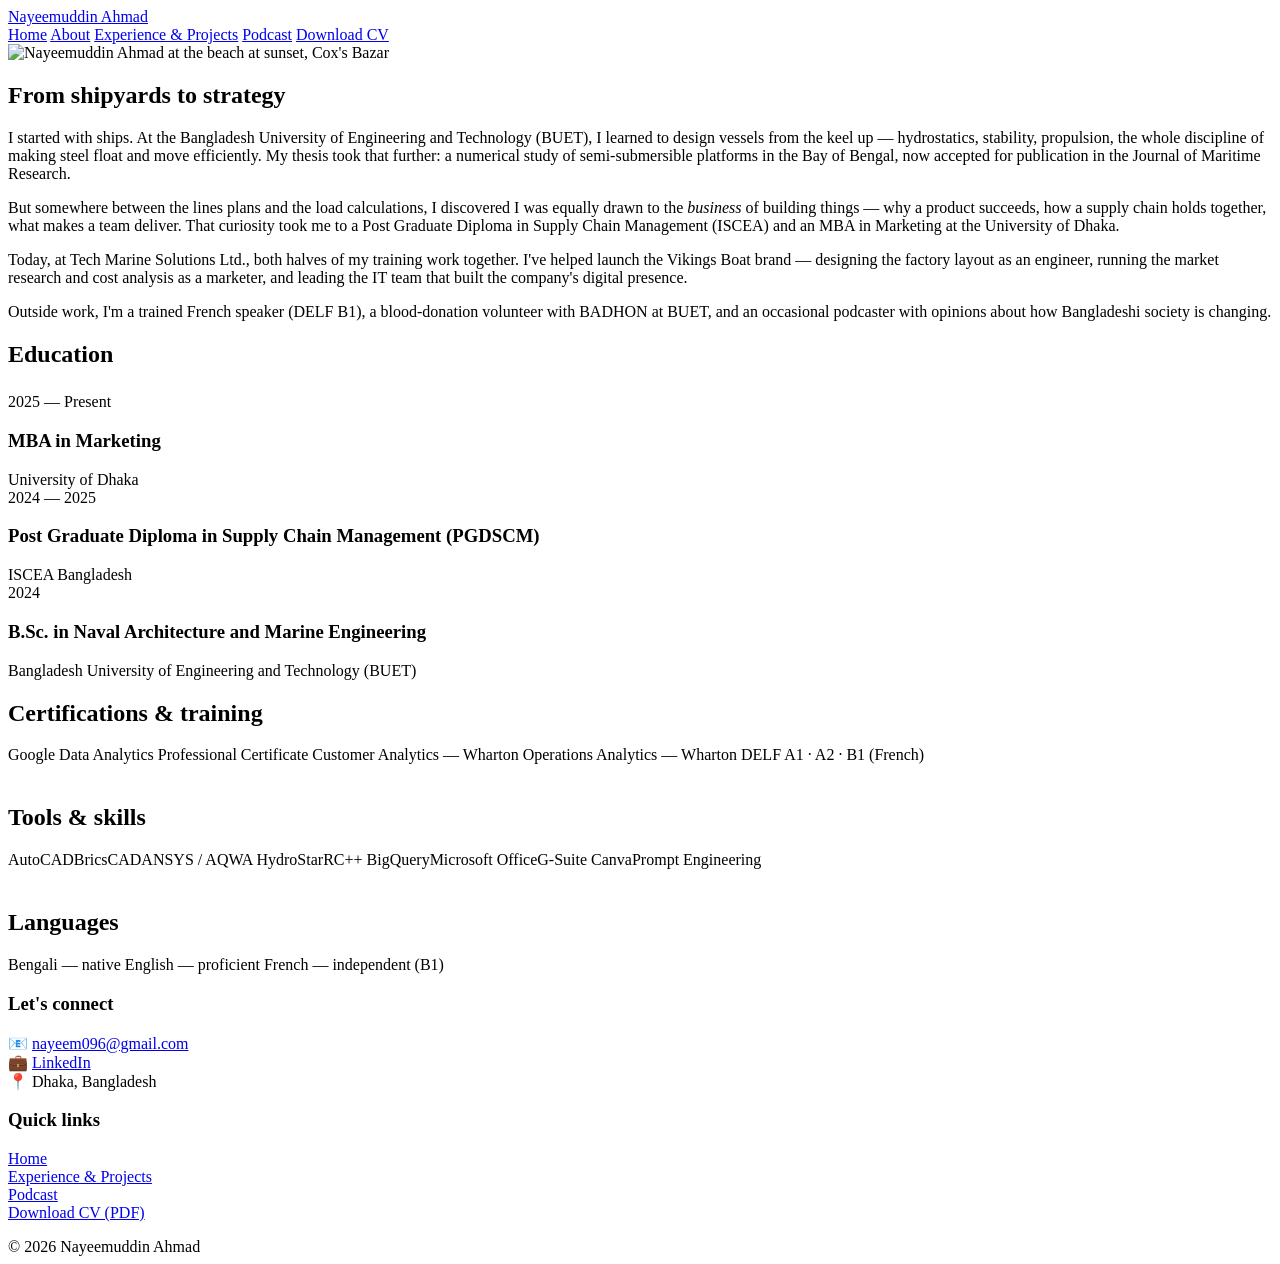
==== about.html @ 68b63eef "Add files via upload" ====
<!DOCTYPE html>
<html lang="en">
<head>
<meta charset="UTF-8">
<meta name="viewport" content="width=device-width, initial-scale=1.0">
<title>About — Nayeemuddin Ahmad</title>
<meta name="description" content="The story of Nayeemuddin Ahmad — from designing ships at BUET to leading business operations, marketing, and supply chain in Dhaka, Bangladesh.">
<link rel="preconnect" href="https://fonts.googleapis.com">
<link href="https://fonts.googleapis.com/css2?family=Inter:wght@400;500;600;700;800&display=swap" rel="stylesheet">
<link rel="stylesheet" href="assets/style.css">
</head>
<body>

<nav class="nav">
  <div class="nav-inner">
    <a class="nav-brand" href="index.html">Nayeemuddin Ahmad</a>
    <div class="nav-links">
      <a href="index.html">Home</a>
      <a href="about.html" class="active">About</a>
      <a href="work.html">Experience &amp; Projects</a>
      <a href="podcast.html">Podcast</a>
      <a href="assets/Nayeemuddin-Ahmad-CV.pdf" download>Download CV</a>
    </div>
  </div>
</nav>

<section>
  <div class="wrap about-grid">
    <div class="about-photo">
      <img src="assets/beach.jpg" alt="Nayeemuddin Ahmad at the beach at sunset, Cox's Bazar" style="aspect-ratio:4/5; object-fit:cover; object-position:72% center;">
    </div>
    <div class="about-text">
      <h2 class="section-title">From shipyards to strategy</h2>
      <p>I started with ships. At the Bangladesh University of Engineering and Technology (BUET), I learned to design vessels from the keel up — hydrostatics, stability, propulsion, the whole discipline of making steel float and move efficiently. My thesis took that further: a numerical study of semi-submersible platforms in the Bay of Bengal, now accepted for publication in the Journal of Maritime Research.</p>
      <p>But somewhere between the lines plans and the load calculations, I discovered I was equally drawn to the <em>business</em> of building things — why a product succeeds, how a supply chain holds together, what makes a team deliver. That curiosity took me to a Post Graduate Diploma in Supply Chain Management (ISCEA) and an MBA in Marketing at the University of Dhaka.</p>
      <p>Today, at Tech Marine Solutions Ltd., both halves of my training work together. I've helped launch the Vikings Boat brand — designing the factory layout as an engineer, running the market research and cost analysis as a marketer, and leading the IT team that built the company's digital presence.</p>
      <p>Outside work, I'm a trained French speaker (DELF B1), a blood-donation volunteer with BADHON at BUET, and an occasional podcaster with opinions about how Bangladeshi society is changing.</p>
    </div>
  </div>
</section>

<section style="padding-top:0">
  <div class="wrap">
    <h2 class="section-title">Education</h2>
    <div class="timeline" style="margin-top:1.6rem">
      <div class="t-item">
        <div class="t-date">2025 — Present</div>
        <h3>MBA in Marketing</h3>
        <div class="t-org">University of Dhaka</div>
      </div>
      <div class="t-item">
        <div class="t-date">2024 — 2025</div>
        <h3>Post Graduate Diploma in Supply Chain Management (PGDSCM)</h3>
        <div class="t-org">ISCEA Bangladesh</div>
      </div>
      <div class="t-item">
        <div class="t-date">2024</div>
        <h3>B.Sc. in Naval Architecture and Marine Engineering</h3>
        <div class="t-org">Bangladesh University of Engineering and Technology (BUET)</div>
      </div>
    </div>
  </div>
</section>

<section style="padding-top:0">
  <div class="wrap">
    <h2 class="section-title">Certifications &amp; training</h2>
    <div class="pill-row">
      <span class="pill">Google Data Analytics Professional Certificate</span>
      <span class="pill">Customer Analytics — Wharton</span>
      <span class="pill">Operations Analytics — Wharton</span>
      <span class="pill">DELF A1 · A2 · B1 (French)</span>
    </div>
    <h2 class="section-title" style="margin-top:2.5rem">Tools &amp; skills</h2>
    <div class="pill-row">
      <span class="pill">AutoCAD</span><span class="pill">BricsCAD</span><span class="pill">ANSYS / AQWA</span>
      <span class="pill">HydroStar</span><span class="pill">R</span><span class="pill">C++</span>
      <span class="pill">BigQuery</span><span class="pill">Microsoft Office</span><span class="pill">G-Suite</span>
      <span class="pill">Canva</span><span class="pill">Prompt Engineering</span>
    </div>
    <h2 class="section-title" style="margin-top:2.5rem">Languages</h2>
    <div class="pill-row">
      <span class="pill">Bengali — native</span>
      <span class="pill">English — proficient</span>
      <span class="pill">French — independent (B1)</span>
    </div>
  </div>
</section>

<footer>
  <div class="wrap">
    <div class="footer-grid">
      <div>
        <h3>Let's connect</h3>
        <p>📧 <a href="mailto:nayeem096@gmail.com">nayeem096@gmail.com</a><br>
        💼 <a href="https://www.linkedin.com/in/nayeemuddin-ahmad-47b170160" target="_blank" rel="noopener">LinkedIn</a><br>
        📍 Dhaka, Bangladesh</p>
      </div>
      <div>
        <h3>Quick links</h3>
        <p><a href="index.html">Home</a><br>
        <a href="work.html">Experience &amp; Projects</a><br>
        <a href="podcast.html">Podcast</a><br>
        <a href="assets/Nayeemuddin-Ahmad-CV.pdf" download>Download CV (PDF)</a></p>
      </div>
    </div>
    <div class="footer-meta">© 2026 Nayeemuddin Ahmad</div>
  </div>
</footer>

</body>
</html>
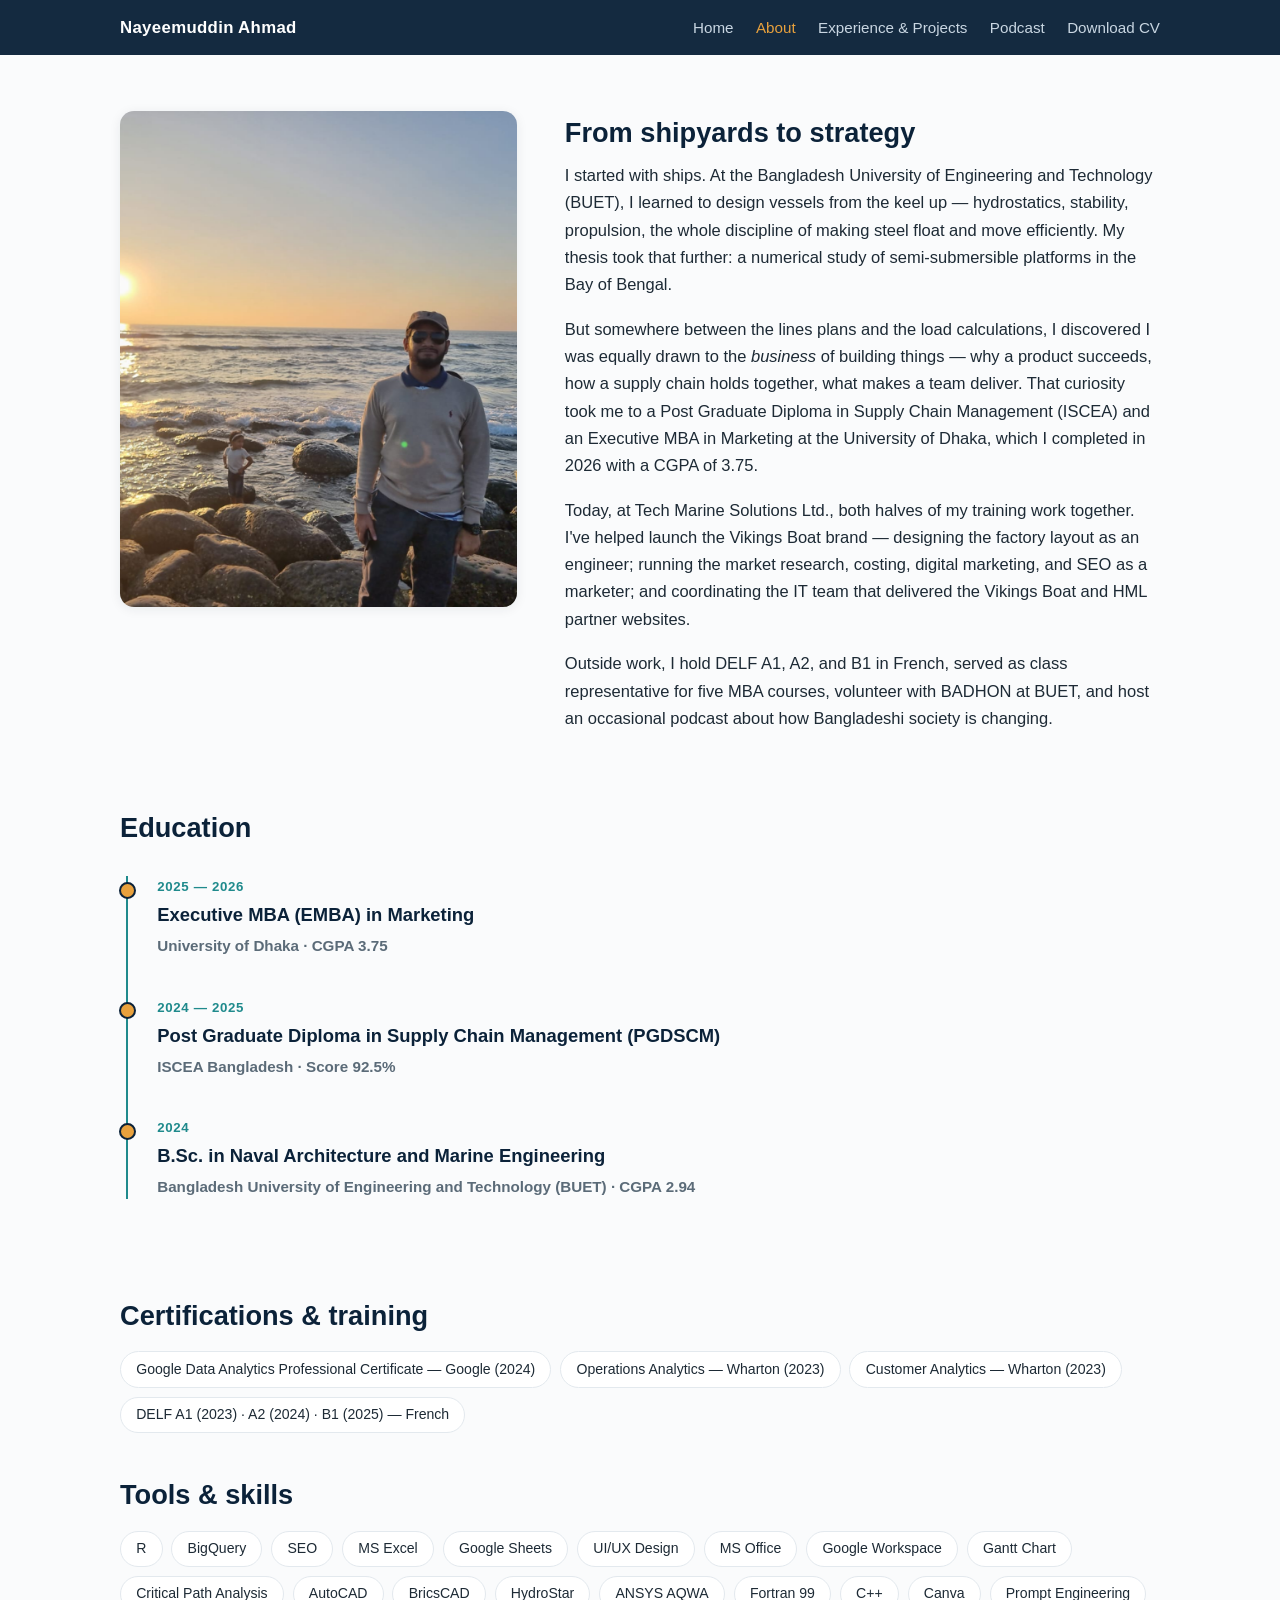
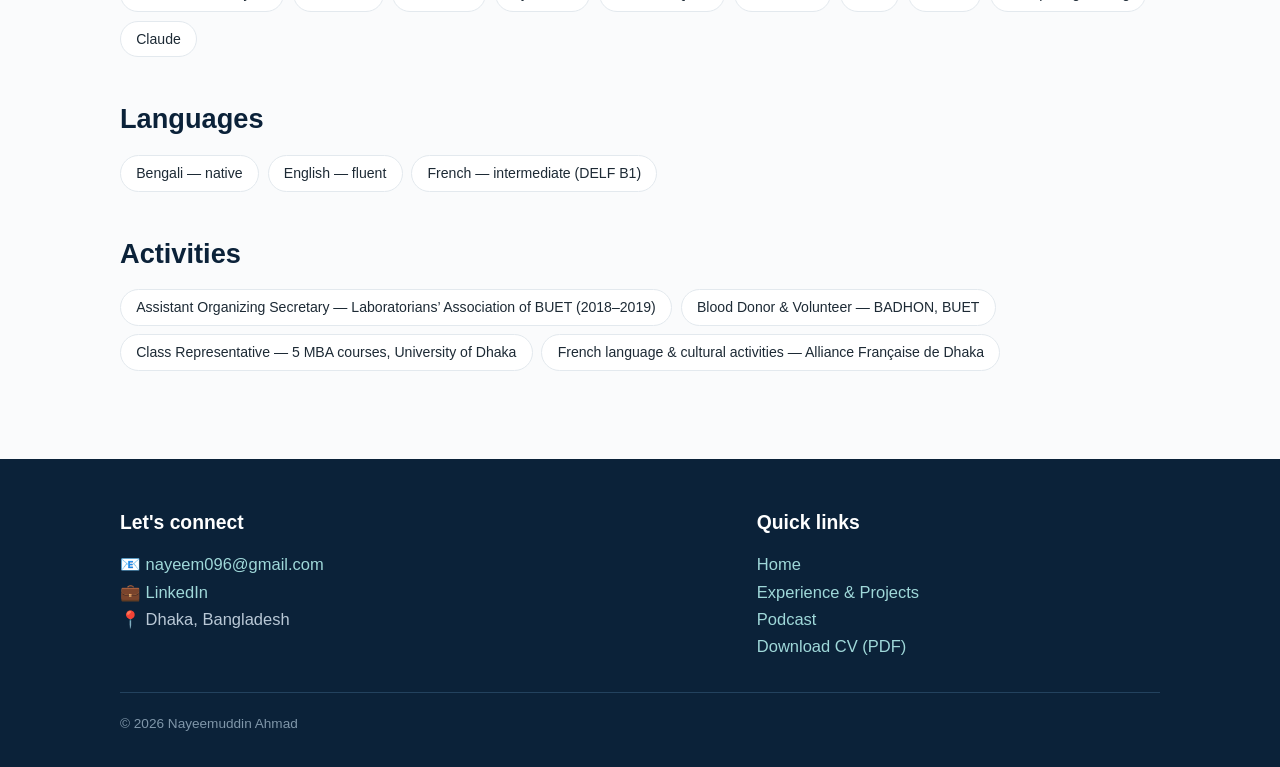
==== commit 4df8d6b5: "Update site content to match updated CV" ====
--- a/about.html
+++ b/about.html
@@ -31,10 +31,10 @@
     </div>
     <div class="about-text">
       <h2 class="section-title">From shipyards to strategy</h2>
-      <p>I started with ships. At the Bangladesh University of Engineering and Technology (BUET), I learned to design vessels from the keel up — hydrostatics, stability, propulsion, the whole discipline of making steel float and move efficiently. My thesis took that further: a numerical study of semi-submersible platforms in the Bay of Bengal, now accepted for publication in the Journal of Maritime Research.</p>
-      <p>But somewhere between the lines plans and the load calculations, I discovered I was equally drawn to the <em>business</em> of building things — why a product succeeds, how a supply chain holds together, what makes a team deliver. That curiosity took me to a Post Graduate Diploma in Supply Chain Management (ISCEA) and an MBA in Marketing at the University of Dhaka.</p>
-      <p>Today, at Tech Marine Solutions Ltd., both halves of my training work together. I've helped launch the Vikings Boat brand — designing the factory layout as an engineer, running the market research and cost analysis as a marketer, and leading the IT team that built the company's digital presence.</p>
-      <p>Outside work, I'm a trained French speaker (DELF B1), a blood-donation volunteer with BADHON at BUET, and an occasional podcaster with opinions about how Bangladeshi society is changing.</p>
+      <p>I started with ships. At the Bangladesh University of Engineering and Technology (BUET), I learned to design vessels from the keel up — hydrostatics, stability, propulsion, the whole discipline of making steel float and move efficiently. My thesis took that further: a numerical study of semi-submersible platforms in the Bay of Bengal.</p>
+      <p>But somewhere between the lines plans and the load calculations, I discovered I was equally drawn to the <em>business</em> of building things — why a product succeeds, how a supply chain holds together, what makes a team deliver. That curiosity took me to a Post Graduate Diploma in Supply Chain Management (ISCEA) and an Executive MBA in Marketing at the University of Dhaka, which I completed in 2026 with a CGPA of 3.75.</p>
+      <p>Today, at Tech Marine Solutions Ltd., both halves of my training work together. I've helped launch the Vikings Boat brand — designing the factory layout as an engineer; running the market research, costing, digital marketing, and SEO as a marketer; and coordinating the IT team that delivered the Vikings Boat and HML partner websites.</p>
+      <p>Outside work, I hold DELF A1, A2, and B1 in French, served as class representative for five MBA courses, volunteer with BADHON at BUET, and host an occasional podcast about how Bangladeshi society is changing.</p>
     </div>
   </div>
 </section>
@@ -44,19 +44,19 @@
     <h2 class="section-title">Education</h2>
     <div class="timeline" style="margin-top:1.6rem">
       <div class="t-item">
-        <div class="t-date">2025 — Present</div>
-        <h3>MBA in Marketing</h3>
-        <div class="t-org">University of Dhaka</div>
+        <div class="t-date">2025 — 2026</div>
+        <h3>Executive MBA (EMBA) in Marketing</h3>
+        <div class="t-org">University of Dhaka · CGPA 3.75</div>
       </div>
       <div class="t-item">
         <div class="t-date">2024 — 2025</div>
         <h3>Post Graduate Diploma in Supply Chain Management (PGDSCM)</h3>
-        <div class="t-org">ISCEA Bangladesh</div>
+        <div class="t-org">ISCEA Bangladesh · Score 92.5%</div>
       </div>
       <div class="t-item">
         <div class="t-date">2024</div>
         <h3>B.Sc. in Naval Architecture and Marine Engineering</h3>
-        <div class="t-org">Bangladesh University of Engineering and Technology (BUET)</div>
+        <div class="t-org">Bangladesh University of Engineering and Technology (BUET) · CGPA 2.94</div>
       </div>
     </div>
   </div>
@@ -66,23 +66,33 @@
   <div class="wrap">
     <h2 class="section-title">Certifications &amp; training</h2>
     <div class="pill-row">
-      <span class="pill">Google Data Analytics Professional Certificate</span>
-      <span class="pill">Customer Analytics — Wharton</span>
-      <span class="pill">Operations Analytics — Wharton</span>
-      <span class="pill">DELF A1 · A2 · B1 (French)</span>
+      <span class="pill">Google Data Analytics Professional Certificate — Google (2024)</span>
+      <span class="pill">Operations Analytics — Wharton (2023)</span>
+      <span class="pill">Customer Analytics — Wharton (2023)</span>
+      <span class="pill">DELF A1 (2023) · A2 (2024) · B1 (2025) — French</span>
     </div>
     <h2 class="section-title" style="margin-top:2.5rem">Tools &amp; skills</h2>
     <div class="pill-row">
-      <span class="pill">AutoCAD</span><span class="pill">BricsCAD</span><span class="pill">ANSYS / AQWA</span>
-      <span class="pill">HydroStar</span><span class="pill">R</span><span class="pill">C++</span>
-      <span class="pill">BigQuery</span><span class="pill">Microsoft Office</span><span class="pill">G-Suite</span>
-      <span class="pill">Canva</span><span class="pill">Prompt Engineering</span>
+      <span class="pill">R</span><span class="pill">BigQuery</span><span class="pill">SEO</span>
+      <span class="pill">MS Excel</span><span class="pill">Google Sheets</span><span class="pill">UI/UX Design</span>
+      <span class="pill">MS Office</span><span class="pill">Google Workspace</span><span class="pill">Gantt Chart</span>
+      <span class="pill">Critical Path Analysis</span><span class="pill">AutoCAD</span><span class="pill">BricsCAD</span>
+      <span class="pill">HydroStar</span><span class="pill">ANSYS AQWA</span><span class="pill">Fortran 99</span>
+      <span class="pill">C++</span><span class="pill">Canva</span><span class="pill">Prompt Engineering</span>
+      <span class="pill">Claude</span>
     </div>
     <h2 class="section-title" style="margin-top:2.5rem">Languages</h2>
     <div class="pill-row">
       <span class="pill">Bengali — native</span>
-      <span class="pill">English — proficient</span>
-      <span class="pill">French — independent (B1)</span>
+      <span class="pill">English — fluent</span>
+      <span class="pill">French — intermediate (DELF B1)</span>
+    </div>
+    <h2 class="section-title" style="margin-top:2.5rem">Activities</h2>
+    <div class="pill-row">
+      <span class="pill">Assistant Organizing Secretary — Laboratorians’ Association of BUET (2018–2019)</span>
+      <span class="pill">Blood Donor &amp; Volunteer — BADHON, BUET</span>
+      <span class="pill">Class Representative — 5 MBA courses, University of Dhaka</span>
+      <span class="pill">French language &amp; cultural activities — Alliance Française de Dhaka</span>
     </div>
   </div>
 </section>
--- a/assets/style.css
+++ b/assets/style.css
@@ -0,0 +1,147 @@
+/* Nayeemuddin Ahmad — Personal Site */
+:root {
+  --navy: #0b2239;
+  --navy-2: #12324f;
+  --teal: #1f8a8c;
+  --teal-light: #e6f4f4;
+  --amber: #e8a13d;
+  --ink: #1d2a35;
+  --muted: #5b6b78;
+  --bg: #fafbfc;
+  --card: #ffffff;
+  --line: #e3e9ee;
+  --radius: 14px;
+  --shadow: 0 2px 12px rgba(11, 34, 57, 0.08);
+}
+
+* { margin: 0; padding: 0; box-sizing: border-box; }
+html { scroll-behavior: smooth; }
+body {
+  font-family: "Inter", -apple-system, "Segoe UI", Roboto, Helvetica, Arial, sans-serif;
+  color: var(--ink);
+  background: var(--bg);
+  line-height: 1.65;
+  font-size: 16.5px;
+}
+img { max-width: 100%; display: block; }
+a { color: var(--teal); text-decoration: none; }
+a:hover { text-decoration: underline; }
+
+/* ---------- Nav ---------- */
+.nav {
+  position: sticky; top: 0; z-index: 50;
+  background: rgba(11, 34, 57, 0.96);
+  backdrop-filter: blur(8px);
+  color: #fff;
+}
+.nav-inner {
+  max-width: 1080px; margin: 0 auto; padding: 0.85rem 1.25rem;
+  display: flex; align-items: center; justify-content: space-between; flex-wrap: wrap; gap: 0.5rem;
+}
+.nav-brand { font-weight: 700; font-size: 1.05rem; color: #fff; letter-spacing: 0.02em; }
+.nav-brand:hover { text-decoration: none; }
+.nav-links { display: flex; gap: 1.4rem; flex-wrap: wrap; }
+.nav-links a { color: #c9d6e2; font-size: 0.95rem; font-weight: 500; }
+.nav-links a:hover { color: #fff; text-decoration: none; }
+.nav-links a.active { color: var(--amber); }
+
+/* ---------- Layout ---------- */
+.wrap { max-width: 1080px; margin: 0 auto; padding: 0 1.25rem; }
+section { padding: 3.5rem 0; }
+.section-title { font-size: 1.7rem; color: var(--navy); margin-bottom: 0.4rem; }
+.section-sub { color: var(--muted); margin-bottom: 2rem; max-width: 640px; }
+
+/* ---------- Hero ---------- */
+.hero {
+  background: linear-gradient(160deg, var(--navy) 0%, var(--navy-2) 60%, #17435f 100%);
+  color: #fff; padding: 4.5rem 0;
+}
+.hero-grid { display: grid; grid-template-columns: 1.2fr 0.8fr; gap: 3rem; align-items: center; }
+.hero h1 { font-size: 2.6rem; line-height: 1.15; margin-bottom: 1rem; }
+.hero h1 span { color: var(--amber); }
+.hero .kicker {
+  text-transform: uppercase; letter-spacing: 0.14em; font-size: 0.8rem;
+  color: #9fd8d9; font-weight: 600; margin-bottom: 0.9rem;
+}
+.hero p.lede { font-size: 1.12rem; color: #d5e2ec; max-width: 560px; margin-bottom: 1.8rem; }
+.hero-photo img {
+  border-radius: var(--radius); box-shadow: 0 10px 40px rgba(0,0,0,0.35);
+  aspect-ratio: 4/5; object-fit: cover; object-position: top;
+}
+.btn-row { display: flex; gap: 0.9rem; flex-wrap: wrap; }
+.btn {
+  display: inline-block; padding: 0.72rem 1.5rem; border-radius: 999px;
+  font-weight: 600; font-size: 0.97rem; transition: transform 0.15s ease, box-shadow 0.15s ease;
+}
+.btn:hover { text-decoration: none; transform: translateY(-2px); }
+.btn-primary { background: var(--amber); color: var(--navy); }
+.btn-ghost { border: 1.5px solid #7f96a9; color: #fff; }
+.btn-teal { background: var(--teal); color: #fff; }
+
+/* ---------- Cards ---------- */
+.card-grid { display: grid; grid-template-columns: repeat(3, 1fr); gap: 1.4rem; }
+.card {
+  background: var(--card); border: 1px solid var(--line); border-radius: var(--radius);
+  padding: 1.6rem; box-shadow: var(--shadow);
+}
+.card h3 { color: var(--navy); font-size: 1.08rem; margin-bottom: 0.5rem; }
+.card p { color: var(--muted); font-size: 0.95rem; }
+.card .tag {
+  display: inline-block; background: var(--teal-light); color: var(--teal);
+  font-size: 0.75rem; font-weight: 700; letter-spacing: 0.06em; text-transform: uppercase;
+  padding: 0.2rem 0.7rem; border-radius: 999px; margin-bottom: 0.8rem;
+}
+
+/* ---------- Timeline ---------- */
+.timeline { border-left: 2.5px solid var(--teal); margin-left: 0.4rem; padding-left: 1.8rem; }
+.t-item { position: relative; margin-bottom: 2.4rem; }
+.t-item::before {
+  content: ""; position: absolute; left: -2.36rem; top: 0.35rem;
+  width: 13px; height: 13px; border-radius: 50%;
+  background: var(--amber); border: 2.5px solid var(--navy);
+}
+.t-item .t-date { font-size: 0.83rem; color: var(--teal); font-weight: 700; text-transform: uppercase; letter-spacing: 0.05em; }
+.t-item h3 { color: var(--navy); font-size: 1.15rem; margin: 0.15rem 0; }
+.t-item .t-org { color: var(--muted); font-weight: 600; font-size: 0.95rem; margin-bottom: 0.5rem; }
+.t-item ul { margin: 0.5rem 0 0 1.1rem; color: var(--ink); }
+.t-item li { margin-bottom: 0.35rem; font-size: 0.97rem; }
+
+/* ---------- About ---------- */
+.about-grid { display: grid; grid-template-columns: 0.8fr 1.2fr; gap: 3rem; align-items: start; }
+.about-photo img { border-radius: var(--radius); box-shadow: var(--shadow); }
+.about-text p { margin-bottom: 1.1rem; }
+.pill-row { display: flex; flex-wrap: wrap; gap: 0.55rem; margin-top: 0.8rem; }
+.pill {
+  background: var(--card); border: 1px solid var(--line); color: var(--ink);
+  padding: 0.35rem 0.95rem; border-radius: 999px; font-size: 0.88rem; font-weight: 500;
+}
+
+/* ---------- Podcast ---------- */
+.pod-card {
+  display: grid; grid-template-columns: 240px 1fr; gap: 2rem; align-items: center;
+  background: var(--card); border: 1px solid var(--line); border-radius: var(--radius);
+  padding: 2rem; box-shadow: var(--shadow);
+}
+.pod-card img { border-radius: 10px; }
+audio { width: 100%; margin-top: 1rem; }
+
+/* ---------- Stats strip ---------- */
+.stats { display: grid; grid-template-columns: repeat(4, 1fr); gap: 1rem; text-align: center; }
+.stat .num { font-size: 2rem; font-weight: 800; color: var(--navy); }
+.stat .lbl { font-size: 0.85rem; color: var(--muted); text-transform: uppercase; letter-spacing: 0.06em; }
+
+/* ---------- Footer ---------- */
+footer { background: var(--navy); color: #b9c8d6; padding: 3rem 0 2rem; margin-top: 2rem; }
+footer h3 { color: #fff; margin-bottom: 0.8rem; }
+footer a { color: #9fd8d9; }
+.footer-grid { display: grid; grid-template-columns: 1.2fr 0.8fr; gap: 2rem; margin-bottom: 2rem; }
+.footer-meta { border-top: 1px solid #23425e; padding-top: 1.2rem; font-size: 0.85rem; color: #7f96a9; }
+
+/* ---------- Responsive ---------- */
+@media (max-width: 820px) {
+  .hero-grid, .about-grid, .footer-grid, .pod-card { grid-template-columns: 1fr; }
+  .card-grid { grid-template-columns: 1fr; }
+  .stats { grid-template-columns: repeat(2, 1fr); }
+  .hero h1 { font-size: 2rem; }
+  .hero-photo { max-width: 340px; }
+}
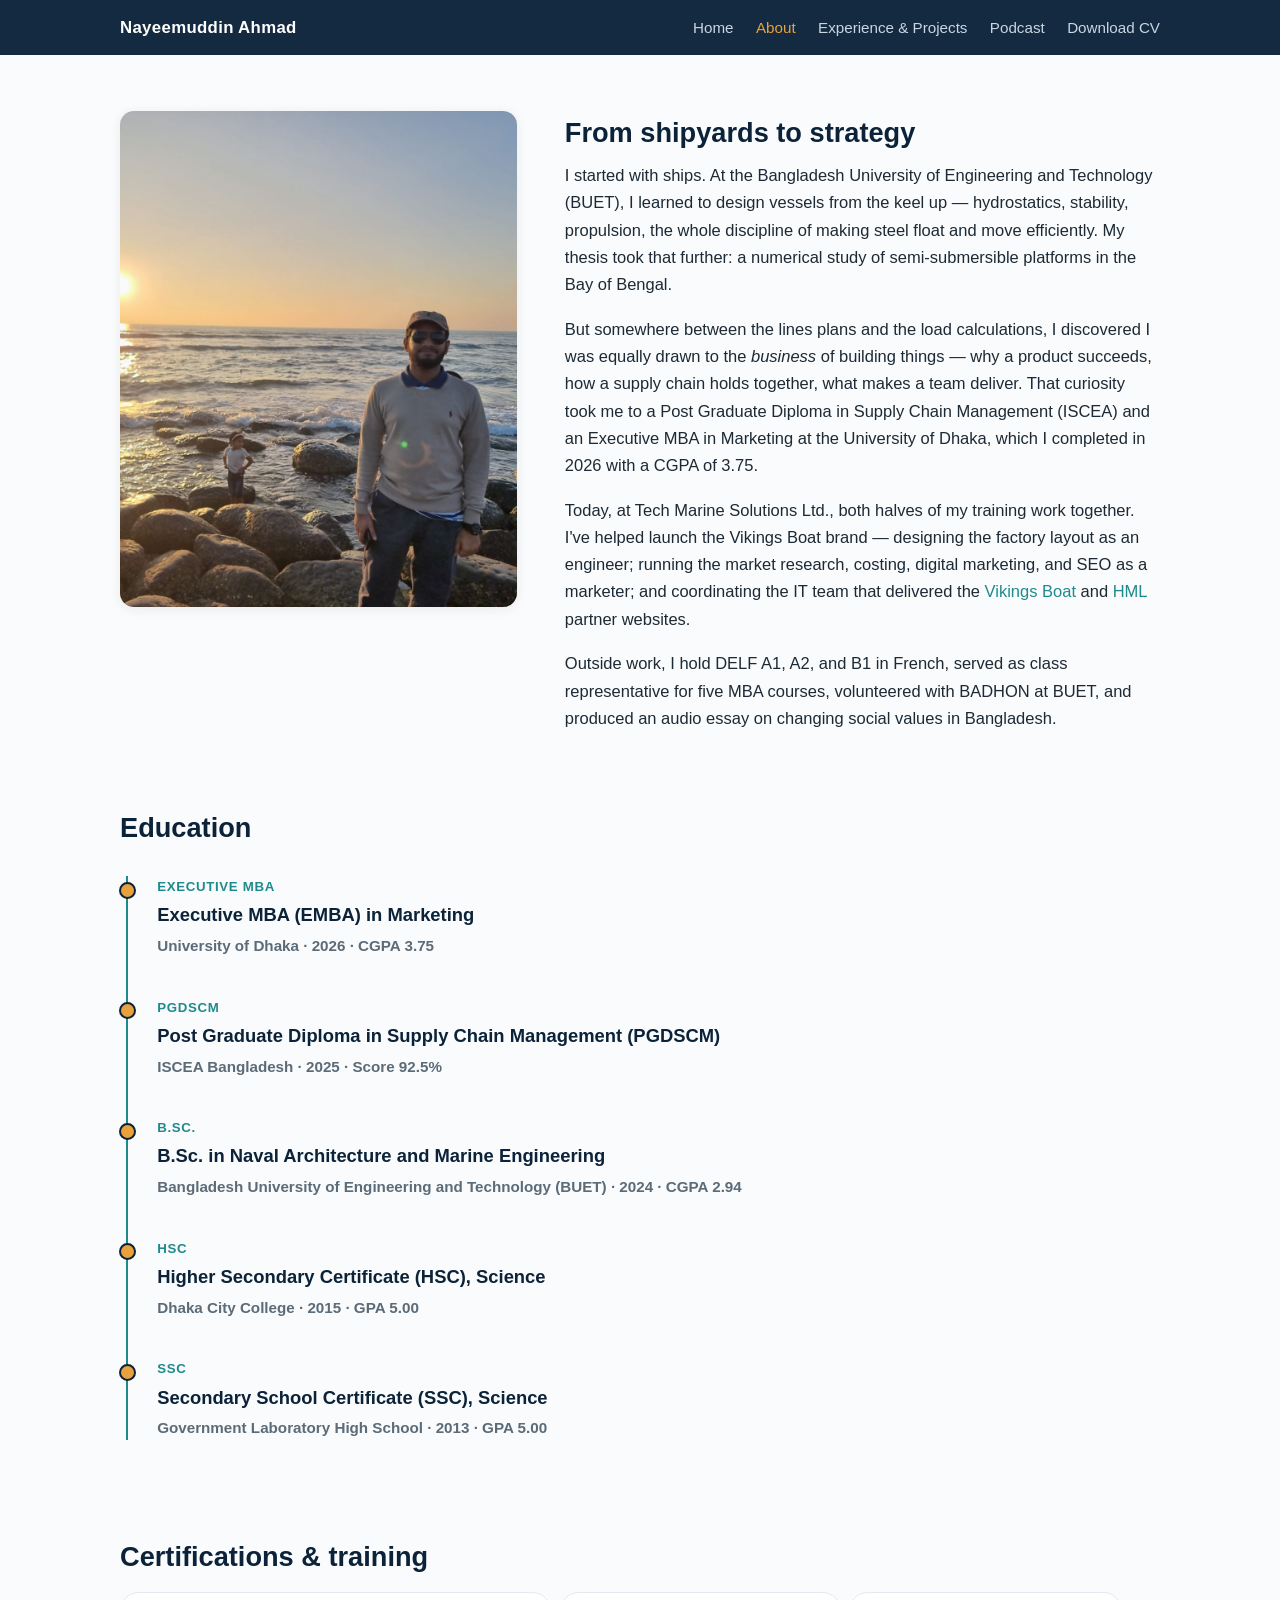
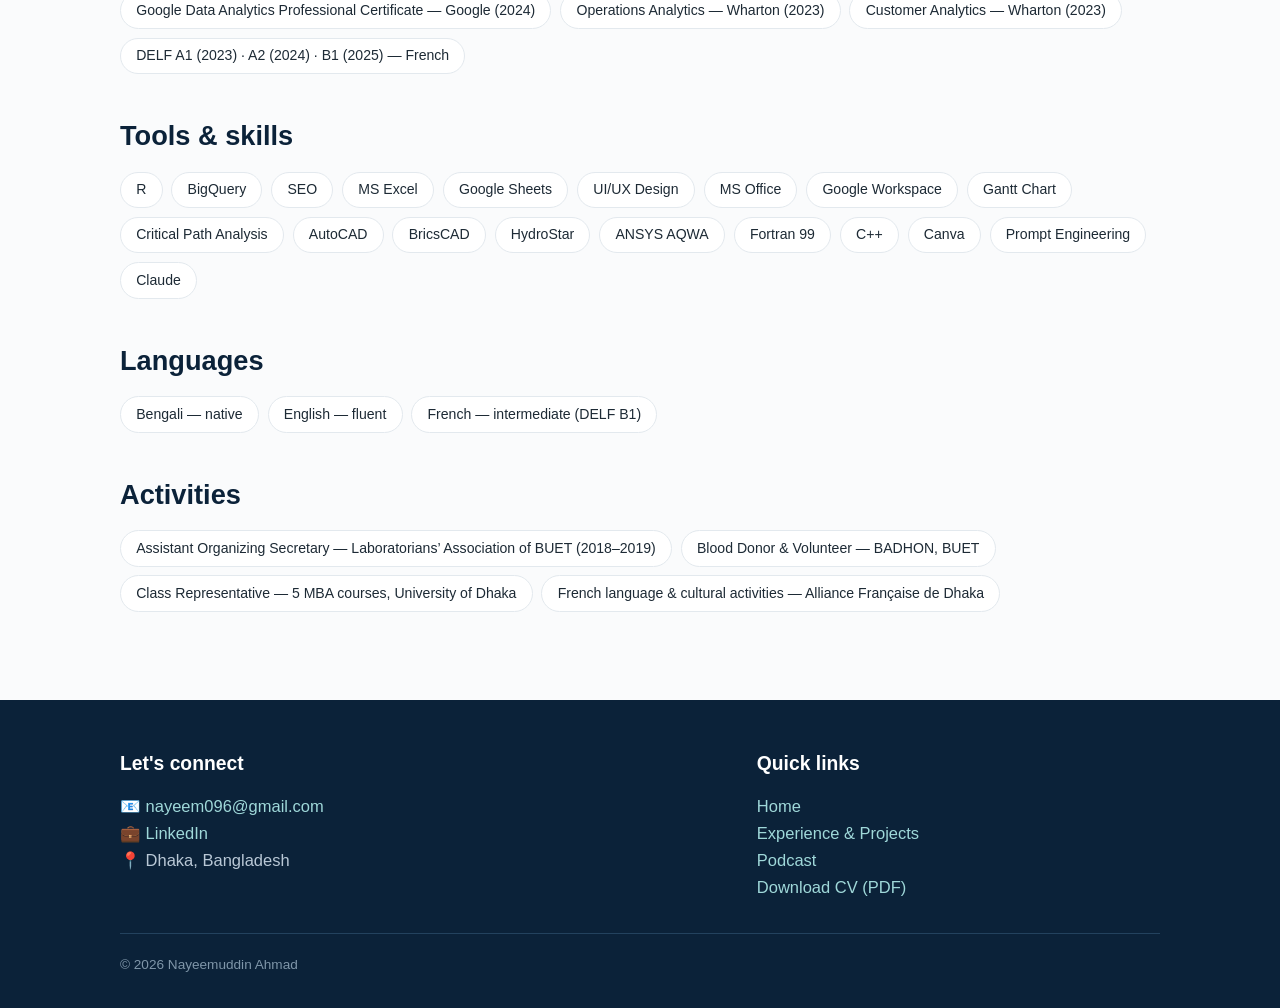
==== commit ca424df4: "Final content update: home, about, experience, podcast" ====
--- a/about.html
+++ b/about.html
@@ -33,8 +33,8 @@
       <h2 class="section-title">From shipyards to strategy</h2>
       <p>I started with ships. At the Bangladesh University of Engineering and Technology (BUET), I learned to design vessels from the keel up — hydrostatics, stability, propulsion, the whole discipline of making steel float and move efficiently. My thesis took that further: a numerical study of semi-submersible platforms in the Bay of Bengal.</p>
       <p>But somewhere between the lines plans and the load calculations, I discovered I was equally drawn to the <em>business</em> of building things — why a product succeeds, how a supply chain holds together, what makes a team deliver. That curiosity took me to a Post Graduate Diploma in Supply Chain Management (ISCEA) and an Executive MBA in Marketing at the University of Dhaka, which I completed in 2026 with a CGPA of 3.75.</p>
-      <p>Today, at Tech Marine Solutions Ltd., both halves of my training work together. I've helped launch the Vikings Boat brand — designing the factory layout as an engineer; running the market research, costing, digital marketing, and SEO as a marketer; and coordinating the IT team that delivered the Vikings Boat and HML partner websites.</p>
-      <p>Outside work, I hold DELF A1, A2, and B1 in French, served as class representative for five MBA courses, volunteer with BADHON at BUET, and host an occasional podcast about how Bangladeshi society is changing.</p>
+      <p>Today, at Tech Marine Solutions Ltd., both halves of my training work together. I've helped launch the Vikings Boat brand — designing the factory layout as an engineer; running the market research, costing, digital marketing, and SEO as a marketer; and coordinating the IT team that delivered the <a href="https://vikingsboat.com/" target="_blank" rel="noopener">Vikings Boat</a> and <a href="https://hi-megaline.com/" target="_blank" rel="noopener">HML</a> partner websites.</p>
+      <p>Outside work, I hold DELF A1, A2, and B1 in French, served as class representative for five MBA courses, volunteered with BADHON at BUET, and produced an audio essay on changing social values in Bangladesh.</p>
     </div>
   </div>
 </section>
@@ -44,19 +44,29 @@
     <h2 class="section-title">Education</h2>
     <div class="timeline" style="margin-top:1.6rem">
       <div class="t-item">
-        <div class="t-date">2025 — 2026</div>
+        <div class="t-date">Executive MBA</div>
         <h3>Executive MBA (EMBA) in Marketing</h3>
-        <div class="t-org">University of Dhaka · CGPA 3.75</div>
+        <div class="t-org">University of Dhaka · 2026 · CGPA 3.75</div>
       </div>
       <div class="t-item">
-        <div class="t-date">2024 — 2025</div>
+        <div class="t-date">PGDSCM</div>
         <h3>Post Graduate Diploma in Supply Chain Management (PGDSCM)</h3>
-        <div class="t-org">ISCEA Bangladesh · Score 92.5%</div>
+        <div class="t-org">ISCEA Bangladesh · 2025 · Score 92.5%</div>
       </div>
       <div class="t-item">
-        <div class="t-date">2024</div>
+        <div class="t-date">B.Sc.</div>
         <h3>B.Sc. in Naval Architecture and Marine Engineering</h3>
-        <div class="t-org">Bangladesh University of Engineering and Technology (BUET) · CGPA 2.94</div>
+        <div class="t-org">Bangladesh University of Engineering and Technology (BUET) · 2024 · CGPA 2.94</div>
+      </div>
+      <div class="t-item">
+        <div class="t-date">HSC</div>
+        <h3>Higher Secondary Certificate (HSC), Science</h3>
+        <div class="t-org">Dhaka City College · 2015 · GPA 5.00</div>
+      </div>
+      <div class="t-item">
+        <div class="t-date">SSC</div>
+        <h3>Secondary School Certificate (SSC), Science</h3>
+        <div class="t-org">Government Laboratory High School · 2013 · GPA 5.00</div>
       </div>
     </div>
   </div>
--- a/assets/style.css
+++ b/assets/style.css
@@ -145,3 +145,7 @@
   .hero h1 { font-size: 2rem; }
   .hero-photo { max-width: 340px; }
 }
+
+/* two-column card grid (Research) */
+.card-grid.two { grid-template-columns: repeat(2, 1fr); }
+@media (max-width: 820px) { .card-grid.two { grid-template-columns: 1fr; } }
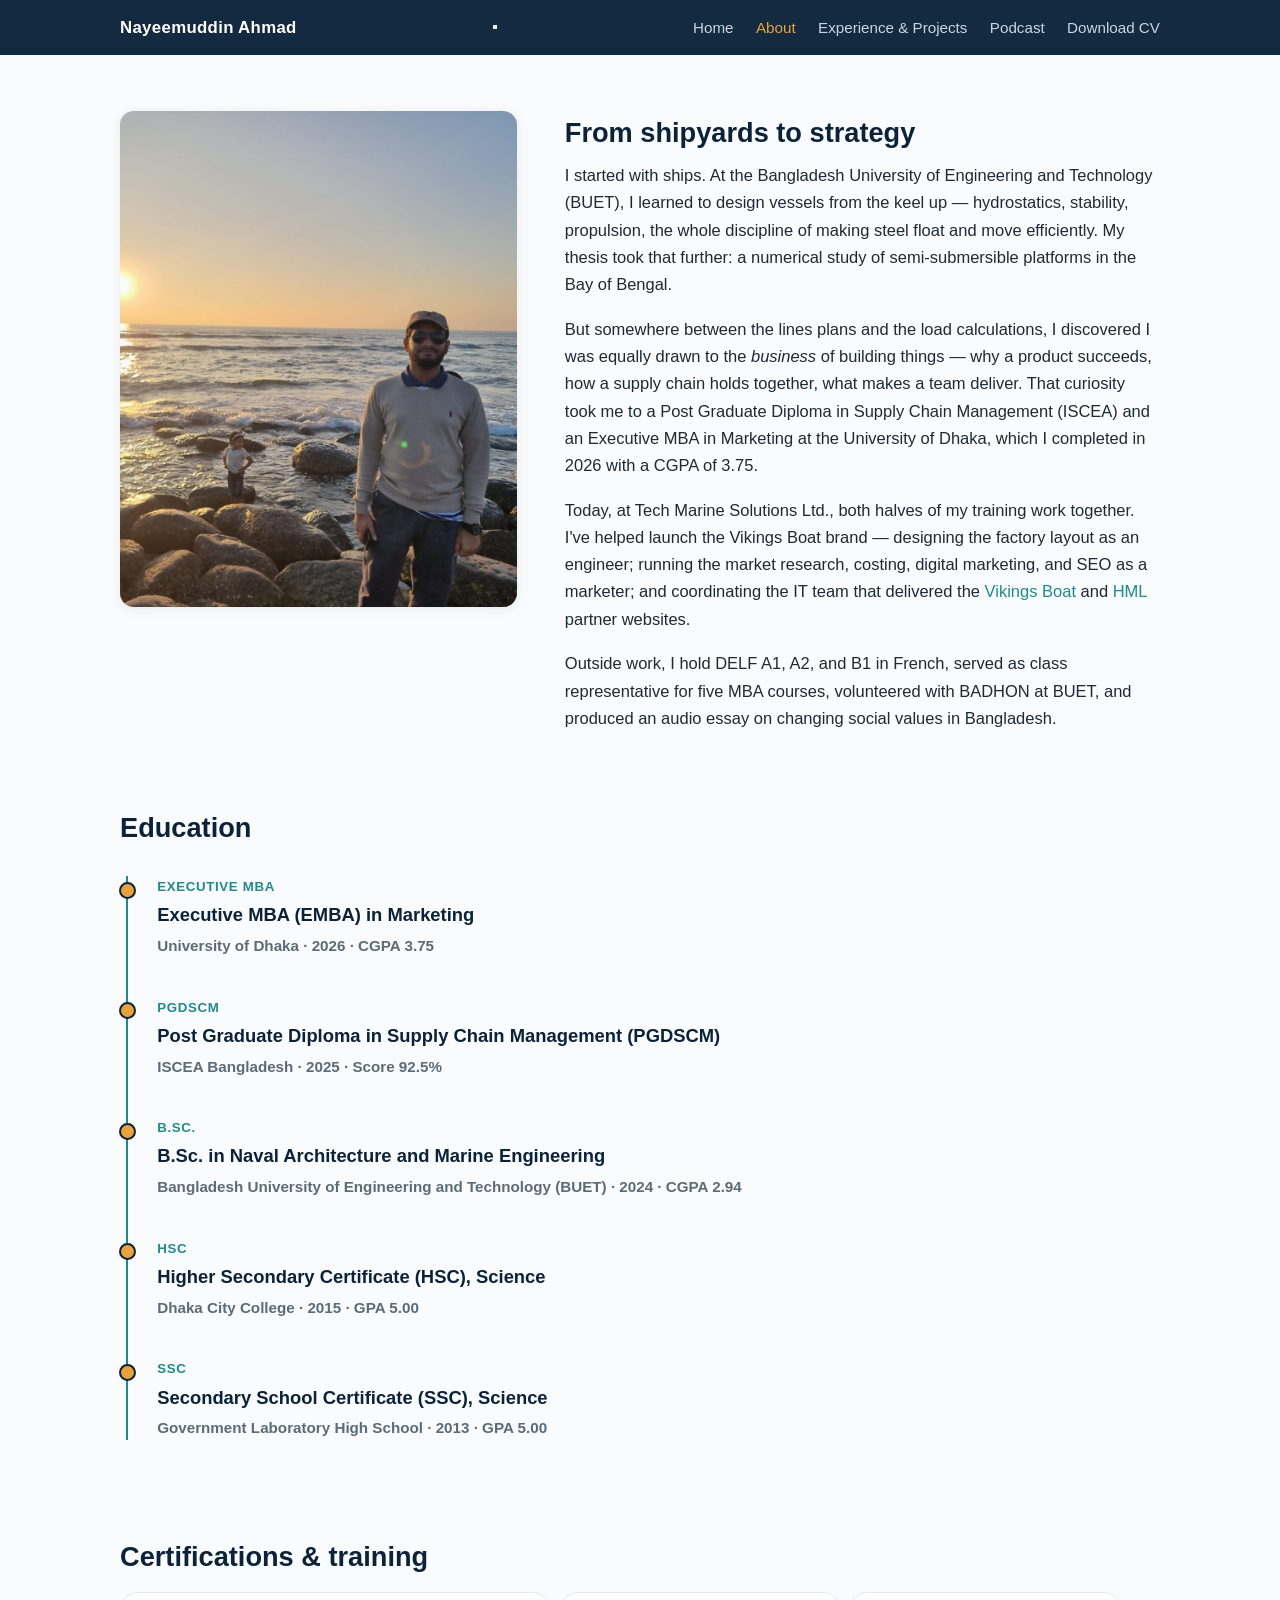
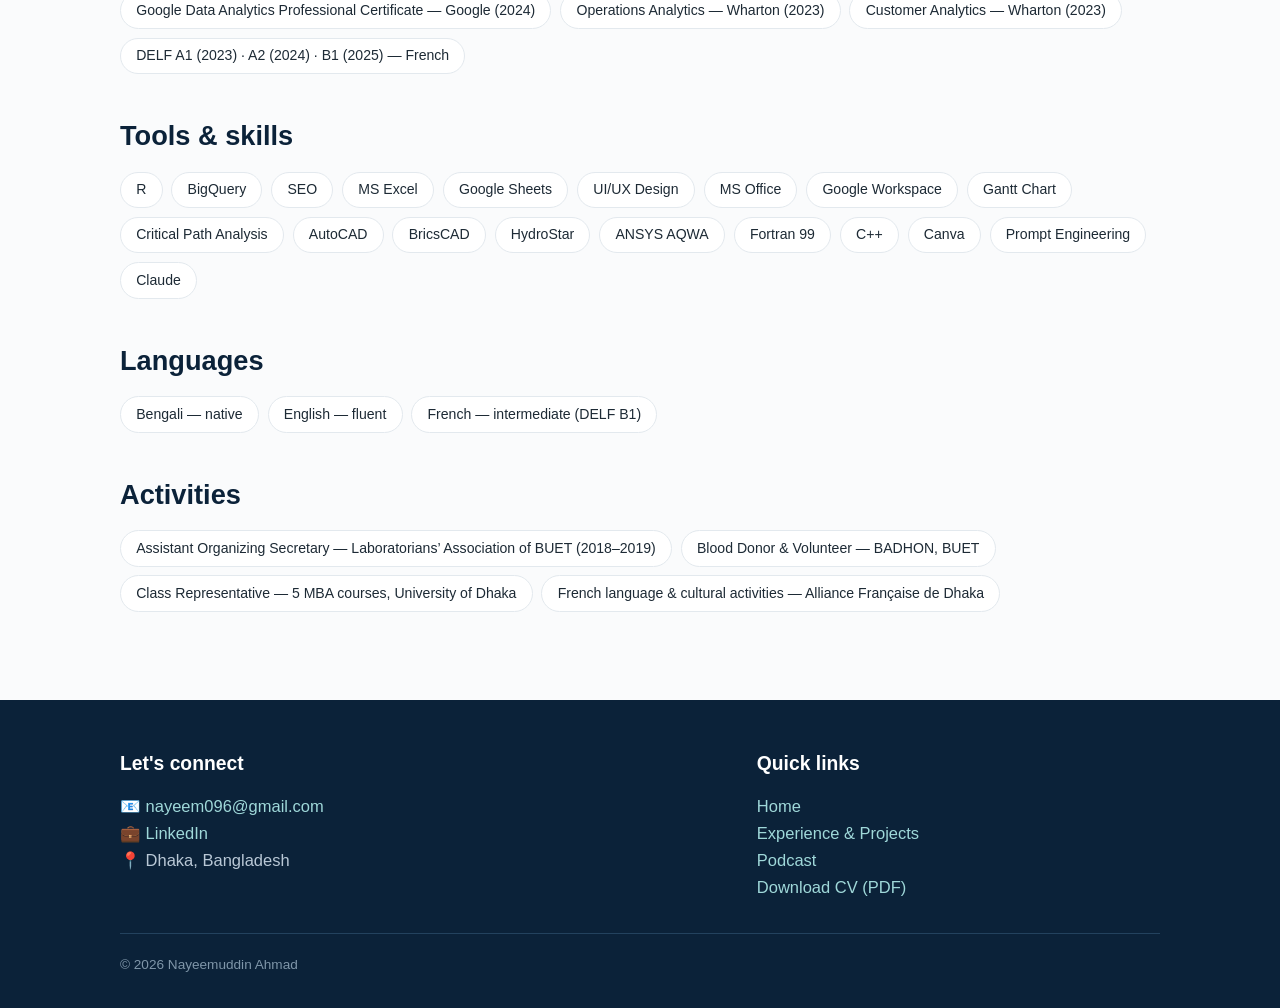
==== commit 7a9b0d9f: "Add mobile menu button to all pages" ====
--- a/about.html
+++ b/about.html
@@ -8,13 +8,17 @@
 <link rel="preconnect" href="https://fonts.googleapis.com">
 <link href="https://fonts.googleapis.com/css2?family=Inter:wght@400;500;600;700;800&display=swap" rel="stylesheet">
 <link rel="stylesheet" href="assets/style.css">
+<script src="assets/nav.js" defer></script>
 </head>
 <body>
 
 <nav class="nav">
   <div class="nav-inner">
     <a class="nav-brand" href="index.html">Nayeemuddin Ahmad</a>
-    <div class="nav-links">
+    <button class="nav-toggle" type="button" aria-label="Open menu" aria-expanded="false" aria-controls="nav-links">
+      <span></span><span></span><span></span>
+    </button>
+    <div class="nav-links" id="nav-links">
       <a href="index.html">Home</a>
       <a href="about.html" class="active">About</a>
       <a href="work.html">Experience &amp; Projects</a>
